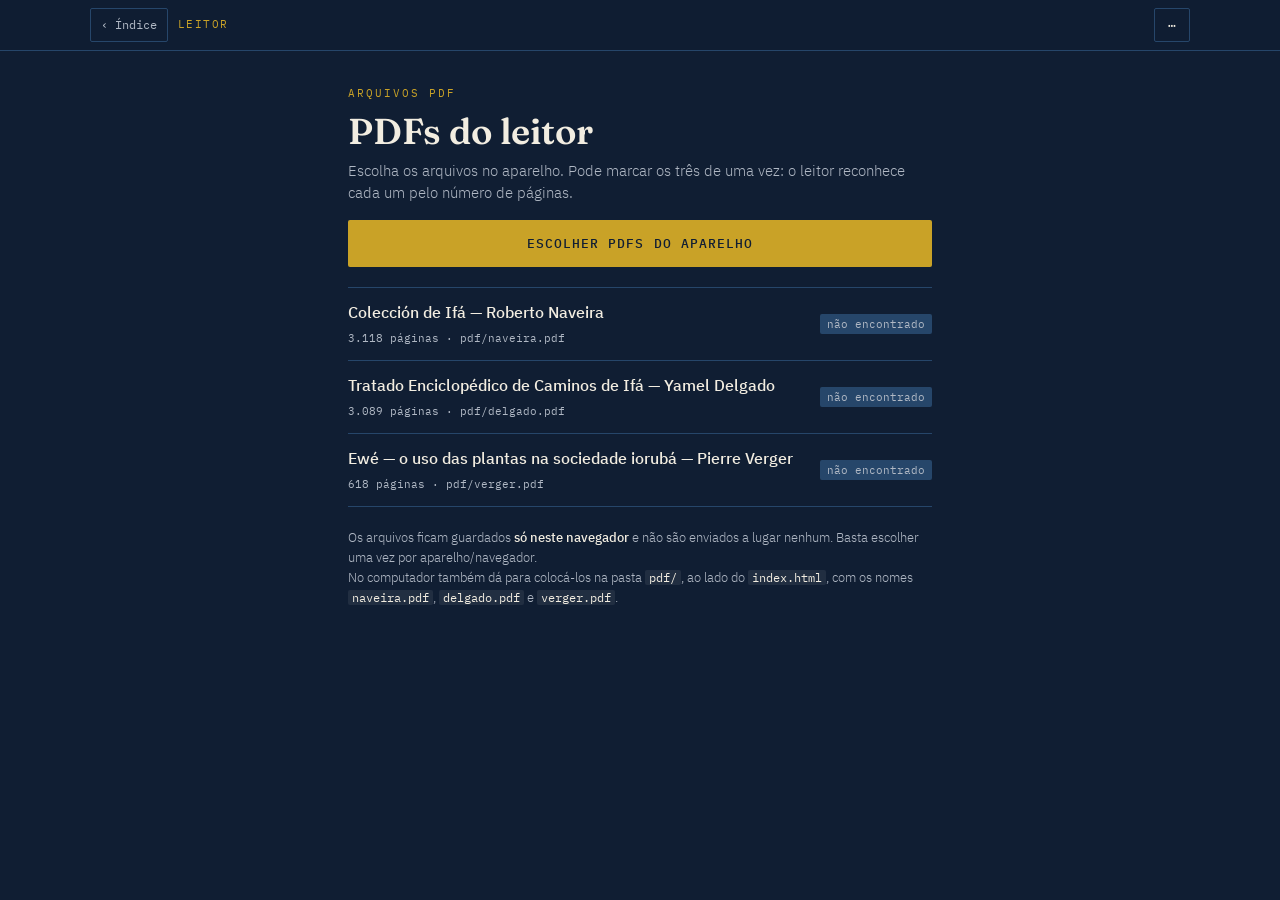
==== leitor.html @ 92adec4e "Site do índice de Ifá com links diretos para as páginas dos PDFs - index.html: o índice original (to" ====
<!DOCTYPE html>
<html lang="pt-BR">
<head>
<meta charset="utf-8">
<meta name="viewport" content="width=device-width, initial-scale=1">
<meta name="theme-color" content="#101E33">
<meta name="robots" content="noindex, nofollow">
<title>Leitor — Índice de Ifá</title>
<link rel="icon" href="assets/icone.svg" type="image/svg+xml">
<link rel="stylesheet" href="assets/fonts.css">
<link rel="stylesheet" href="assets/leitor.css">
</head>
<body>

<header class="bar" id="bar">
  <div class="row">
    <a class="btn back" href="index.html" title="Voltar ao índice">‹ Índice</a>
    <div class="ctx">
      <span class="doc" id="docname">Leitor</span>
      <span class="ttl" id="ctx"></span>
    </div>
    <button class="btn" id="menubtn" aria-expanded="false" aria-controls="menu" title="Mais opções">⋯</button>
  </div>
  <div class="row ctrls" id="ctrls" hidden>
    <div class="grp">
      <button class="btn" id="prev" aria-label="Página anterior">‹</button>
      <label class="pgbox"><span class="sr">Página</span><input id="pgin" type="text" inputmode="numeric" pattern="[0-9]*" autocomplete="off" aria-label="Ir para a página"><span id="pgtot">/ —</span></label>
      <button class="btn" id="next" aria-label="Próxima página">›</button>
    </div>
    <button class="btn ghost" id="backtgt" title="Voltar à página do link" hidden>↺ p. <span id="tgtp"></span></button>
    <div class="grp">
      <button class="btn" id="zout" aria-label="Diminuir">−</button>
      <span class="zl" id="zl">100%</span>
      <button class="btn" id="zin" aria-label="Aumentar">+</button>
    </div>
  </div>
  <nav class="menu" id="menu" hidden>
    <a class="mi" id="native" href="#" target="_blank">Abrir esta página no visualizador do navegador ↗</a>
    <button class="mi" id="files">Arquivos PDF…</button>
    <div class="mi docsw">Ir para:
      <button class="chipd" data-go="N">Naveira</button>
      <button class="chipd" data-go="D">Delgado</button>
      <button class="chipd" data-go="V">Verger</button>
    </div>
  </nav>
  <div class="prog" id="prog" hidden><i id="progbar"></i></div>
</header>

<main id="pages" class="pages"></main>

<section class="setup" id="setup" hidden>
  <div class="eyebrow" id="setupeyebrow">Arquivos PDF</div>
  <h1 id="setuptitle">O leitor precisa dos PDFs</h1>
  <p id="setupmsg">Escolha os arquivos no aparelho. Pode marcar os três de uma vez: o leitor reconhece cada um pelo número de páginas.</p>
  <button class="big" id="pick">Escolher PDFs do aparelho</button>
  <input type="file" id="file" accept="application/pdf,.pdf" multiple hidden>
  <ul class="dl" id="doclist"></ul>
  <p class="fine">Os arquivos ficam guardados <b>só neste navegador</b> e não são enviados a lugar nenhum. Basta escolher uma vez por aparelho/navegador.<br>
  No computador também dá para colocá-los na pasta <code>pdf/</code>, ao lado do <code>index.html</code>, com os nomes <code>naveira.pdf</code>, <code>delgado.pdf</code> e <code>verger.pdf</code>.</p>
  <button class="btn ghost" id="closesetup" hidden>Voltar à página</button>
</section>

<div class="toast" id="toast" role="status" aria-live="polite"></div>

<script src="vendor/pdfjs/pdf.min.js"></script>
<script src="assets/leitor.js"></script>
</body>
</html>
---- assets/fonts.css ----
/* Fontes locais (SIL Open Font License 1.1): IBM Plex Sans, IBM Plex Mono, Fraunces — via @fontsource */
/* ibm-plex-sans-vietnamese-300-normal */
@font-face {
  font-family: 'IBM Plex Sans';
  font-style: normal;
  font-display: swap;
  font-weight: 300;
  src: url(fonts/ibm-plex-sans-vietnamese-300-normal.woff2) format('woff2');
  unicode-range: U+0102-0103,U+0110-0111,U+0128-0129,U+0168-0169,U+01A0-01A1,U+01AF-01B0,U+0300-0301,U+0303-0304,U+0308-0309,U+0323,U+0329,U+1EA0-1EF9,U+20AB;
}
/* ibm-plex-sans-latin-ext-300-normal */
@font-face {
  font-family: 'IBM Plex Sans';
  font-style: normal;
  font-display: swap;
  font-weight: 300;
  src: url(fonts/ibm-plex-sans-latin-ext-300-normal.woff2) format('woff2');
  unicode-range: U+0100-02BA,U+02BD-02C5,U+02C7-02CC,U+02CE-02D7,U+02DD-02FF,U+0304,U+0308,U+0329,U+1D00-1DBF,U+1E00-1E9F,U+1EF2-1EFF,U+2020,U+20A0-20AB,U+20AD-20C0,U+2113,U+2C60-2C7F,U+A720-A7FF;
}
/* ibm-plex-sans-latin-300-normal */
@font-face {
  font-family: 'IBM Plex Sans';
  font-style: normal;
  font-display: swap;
  font-weight: 300;
  src: url(fonts/ibm-plex-sans-latin-300-normal.woff2) format('woff2');
  unicode-range: U+0000-00FF,U+0131,U+0152-0153,U+02BB-02BC,U+02C6,U+02DA,U+02DC,U+0304,U+0308,U+0329,U+2000-206F,U+20AC,U+2122,U+2191,U+2193,U+2212,U+2215,U+FEFF,U+FFFD;
}
/* ibm-plex-sans-vietnamese-400-normal */
@font-face {
  font-family: 'IBM Plex Sans';
  font-style: normal;
  font-display: swap;
  font-weight: 400;
  src: url(fonts/ibm-plex-sans-vietnamese-400-normal.woff2) format('woff2');
  unicode-range: U+0102-0103,U+0110-0111,U+0128-0129,U+0168-0169,U+01A0-01A1,U+01AF-01B0,U+0300-0301,U+0303-0304,U+0308-0309,U+0323,U+0329,U+1EA0-1EF9,U+20AB;
}
/* ibm-plex-sans-latin-ext-400-normal */
@font-face {
  font-family: 'IBM Plex Sans';
  font-style: normal;
  font-display: swap;
  font-weight: 400;
  src: url(fonts/ibm-plex-sans-latin-ext-400-normal.woff2) format('woff2');
  unicode-range: U+0100-02BA,U+02BD-02C5,U+02C7-02CC,U+02CE-02D7,U+02DD-02FF,U+0304,U+0308,U+0329,U+1D00-1DBF,U+1E00-1E9F,U+1EF2-1EFF,U+2020,U+20A0-20AB,U+20AD-20C0,U+2113,U+2C60-2C7F,U+A720-A7FF;
}
/* ibm-plex-sans-latin-400-normal */
@font-face {
  font-family: 'IBM Plex Sans';
  font-style: normal;
  font-display: swap;
  font-weight: 400;
  src: url(fonts/ibm-plex-sans-latin-400-normal.woff2) format('woff2');
  unicode-range: U+0000-00FF,U+0131,U+0152-0153,U+02BB-02BC,U+02C6,U+02DA,U+02DC,U+0304,U+0308,U+0329,U+2000-206F,U+20AC,U+2122,U+2191,U+2193,U+2212,U+2215,U+FEFF,U+FFFD;
}
/* ibm-plex-sans-vietnamese-500-normal */
@font-face {
  font-family: 'IBM Plex Sans';
  font-style: normal;
  font-display: swap;
  font-weight: 500;
  src: url(fonts/ibm-plex-sans-vietnamese-500-normal.woff2) format('woff2');
  unicode-range: U+0102-0103,U+0110-0111,U+0128-0129,U+0168-0169,U+01A0-01A1,U+01AF-01B0,U+0300-0301,U+0303-0304,U+0308-0309,U+0323,U+0329,U+1EA0-1EF9,U+20AB;
}
/* ibm-plex-sans-latin-ext-500-normal */
@font-face {
  font-family: 'IBM Plex Sans';
  font-style: normal;
  font-display: swap;
  font-weight: 500;
  src: url(fonts/ibm-plex-sans-latin-ext-500-normal.woff2) format('woff2');
  unicode-range: U+0100-02BA,U+02BD-02C5,U+02C7-02CC,U+02CE-02D7,U+02DD-02FF,U+0304,U+0308,U+0329,U+1D00-1DBF,U+1E00-1E9F,U+1EF2-1EFF,U+2020,U+20A0-20AB,U+20AD-20C0,U+2113,U+2C60-2C7F,U+A720-A7FF;
}
/* ibm-plex-sans-latin-500-normal */
@font-face {
  font-family: 'IBM Plex Sans';
  font-style: normal;
  font-display: swap;
  font-weight: 500;
  src: url(fonts/ibm-plex-sans-latin-500-normal.woff2) format('woff2');
  unicode-range: U+0000-00FF,U+0131,U+0152-0153,U+02BB-02BC,U+02C6,U+02DA,U+02DC,U+0304,U+0308,U+0329,U+2000-206F,U+20AC,U+2122,U+2191,U+2193,U+2212,U+2215,U+FEFF,U+FFFD;
}
/* ibm-plex-mono-vietnamese-400-normal */
@font-face {
  font-family: 'IBM Plex Mono';
  font-style: normal;
  font-display: swap;
  font-weight: 400;
  src: url(fonts/ibm-plex-mono-vietnamese-400-normal.woff2) format('woff2');
  unicode-range: U+0102-0103,U+0110-0111,U+0128-0129,U+0168-0169,U+01A0-01A1,U+01AF-01B0,U+0300-0301,U+0303-0304,U+0308-0309,U+0323,U+0329,U+1EA0-1EF9,U+20AB;
}
/* ibm-plex-mono-latin-ext-400-normal */
@font-face {
  font-family: 'IBM Plex Mono';
  font-style: normal;
  font-display: swap;
  font-weight: 400;
  src: url(fonts/ibm-plex-mono-latin-ext-400-normal.woff2) format('woff2');
  unicode-range: U+0100-02BA,U+02BD-02C5,U+02C7-02CC,U+02CE-02D7,U+02DD-02FF,U+0304,U+0308,U+0329,U+1D00-1DBF,U+1E00-1E9F,U+1EF2-1EFF,U+2020,U+20A0-20AB,U+20AD-20C0,U+2113,U+2C60-2C7F,U+A720-A7FF;
}
/* ibm-plex-mono-latin-400-normal */
@font-face {
  font-family: 'IBM Plex Mono';
  font-style: normal;
  font-display: swap;
  font-weight: 400;
  src: url(fonts/ibm-plex-mono-latin-400-normal.woff2) format('woff2');
  unicode-range: U+0000-00FF,U+0131,U+0152-0153,U+02BB-02BC,U+02C6,U+02DA,U+02DC,U+0304,U+0308,U+0329,U+2000-206F,U+20AC,U+2122,U+2191,U+2193,U+2212,U+2215,U+FEFF,U+FFFD;
}
/* ibm-plex-mono-vietnamese-500-normal */
@font-face {
  font-family: 'IBM Plex Mono';
  font-style: normal;
  font-display: swap;
  font-weight: 500;
  src: url(fonts/ibm-plex-mono-vietnamese-500-normal.woff2) format('woff2');
  unicode-range: U+0102-0103,U+0110-0111,U+0128-0129,U+0168-0169,U+01A0-01A1,U+01AF-01B0,U+0300-0301,U+0303-0304,U+0308-0309,U+0323,U+0329,U+1EA0-1EF9,U+20AB;
}
/* ibm-plex-mono-latin-ext-500-normal */
@font-face {
  font-family: 'IBM Plex Mono';
  font-style: normal;
  font-display: swap;
  font-weight: 500;
  src: url(fonts/ibm-plex-mono-latin-ext-500-normal.woff2) format('woff2');
  unicode-range: U+0100-02BA,U+02BD-02C5,U+02C7-02CC,U+02CE-02D7,U+02DD-02FF,U+0304,U+0308,U+0329,U+1D00-1DBF,U+1E00-1E9F,U+1EF2-1EFF,U+2020,U+20A0-20AB,U+20AD-20C0,U+2113,U+2C60-2C7F,U+A720-A7FF;
}
/* ibm-plex-mono-latin-500-normal */
@font-face {
  font-family: 'IBM Plex Mono';
  font-style: normal;
  font-display: swap;
  font-weight: 500;
  src: url(fonts/ibm-plex-mono-latin-500-normal.woff2) format('woff2');
  unicode-range: U+0000-00FF,U+0131,U+0152-0153,U+02BB-02BC,U+02C6,U+02DA,U+02DC,U+0304,U+0308,U+0329,U+2000-206F,U+20AC,U+2122,U+2191,U+2193,U+2212,U+2215,U+FEFF,U+FFFD;
}
/* fraunces-vietnamese-400-normal */
@font-face {
  font-family: 'Fraunces';
  font-style: normal;
  font-display: swap;
  font-weight: 400;
  src: url(fonts/fraunces-vietnamese-400-normal.woff2) format('woff2');
  unicode-range: U+0102-0103,U+0110-0111,U+0128-0129,U+0168-0169,U+01A0-01A1,U+01AF-01B0,U+0300-0301,U+0303-0304,U+0308-0309,U+0323,U+0329,U+1EA0-1EF9,U+20AB;
}
/* fraunces-latin-ext-400-normal */
@font-face {
  font-family: 'Fraunces';
  font-style: normal;
  font-display: swap;
  font-weight: 400;
  src: url(fonts/fraunces-latin-ext-400-normal.woff2) format('woff2');
  unicode-range: U+0100-02BA,U+02BD-02C5,U+02C7-02CC,U+02CE-02D7,U+02DD-02FF,U+0304,U+0308,U+0329,U+1D00-1DBF,U+1E00-1E9F,U+1EF2-1EFF,U+2020,U+20A0-20AB,U+20AD-20C0,U+2113,U+2C60-2C7F,U+A720-A7FF;
}
/* fraunces-latin-400-normal */
@font-face {
  font-family: 'Fraunces';
  font-style: normal;
  font-display: swap;
  font-weight: 400;
  src: url(fonts/fraunces-latin-400-normal.woff2) format('woff2');
  unicode-range: U+0000-00FF,U+0131,U+0152-0153,U+02BB-02BC,U+02C6,U+02DA,U+02DC,U+0304,U+0308,U+0329,U+2000-206F,U+20AC,U+2122,U+2191,U+2193,U+2212,U+2215,U+FEFF,U+FFFD;
}
/* fraunces-vietnamese-600-normal */
@font-face {
  font-family: 'Fraunces';
  font-style: normal;
  font-display: swap;
  font-weight: 600;
  src: url(fonts/fraunces-vietnamese-600-normal.woff2) format('woff2');
  unicode-range: U+0102-0103,U+0110-0111,U+0128-0129,U+0168-0169,U+01A0-01A1,U+01AF-01B0,U+0300-0301,U+0303-0304,U+0308-0309,U+0323,U+0329,U+1EA0-1EF9,U+20AB;
}
/* fraunces-latin-ext-600-normal */
@font-face {
  font-family: 'Fraunces';
  font-style: normal;
  font-display: swap;
  font-weight: 600;
  src: url(fonts/fraunces-latin-ext-600-normal.woff2) format('woff2');
  unicode-range: U+0100-02BA,U+02BD-02C5,U+02C7-02CC,U+02CE-02D7,U+02DD-02FF,U+0304,U+0308,U+0329,U+1D00-1DBF,U+1E00-1E9F,U+1EF2-1EFF,U+2020,U+20A0-20AB,U+20AD-20C0,U+2113,U+2C60-2C7F,U+A720-A7FF;
}
/* fraunces-latin-600-normal */
@font-face {
  font-family: 'Fraunces';
  font-style: normal;
  font-display: swap;
  font-weight: 600;
  src: url(fonts/fraunces-latin-600-normal.woff2) format('woff2');
  unicode-range: U+0000-00FF,U+0131,U+0152-0153,U+02BB-02BC,U+02C6,U+02DA,U+02DC,U+0304,U+0308,U+0329,U+2000-206F,U+20AC,U+2122,U+2191,U+2193,U+2212,U+2215,U+FEFF,U+FFFD;
}
/* fraunces-vietnamese-600-italic */
@font-face {
  font-family: 'Fraunces';
  font-style: italic;
  font-display: swap;
  font-weight: 600;
  src: url(fonts/fraunces-vietnamese-600-italic.woff2) format('woff2');
  unicode-range: U+0102-0103,U+0110-0111,U+0128-0129,U+0168-0169,U+01A0-01A1,U+01AF-01B0,U+0300-0301,U+0303-0304,U+0308-0309,U+0323,U+0329,U+1EA0-1EF9,U+20AB;
}
/* fraunces-latin-ext-600-italic */
@font-face {
  font-family: 'Fraunces';
  font-style: italic;
  font-display: swap;
  font-weight: 600;
  src: url(fonts/fraunces-latin-ext-600-italic.woff2) format('woff2');
  unicode-range: U+0100-02BA,U+02BD-02C5,U+02C7-02CC,U+02CE-02D7,U+02DD-02FF,U+0304,U+0308,U+0329,U+1D00-1DBF,U+1E00-1E9F,U+1EF2-1EFF,U+2020,U+20A0-20AB,U+20AD-20C0,U+2113,U+2C60-2C7F,U+A720-A7FF;
}
/* fraunces-latin-600-italic */
@font-face {
  font-family: 'Fraunces';
  font-style: italic;
  font-display: swap;
  font-weight: 600;
  src: url(fonts/fraunces-latin-600-italic.woff2) format('woff2');
  unicode-range: U+0000-00FF,U+0131,U+0152-0153,U+02BB-02BC,U+02C6,U+02DA,U+02DC,U+0304,U+0308,U+0329,U+2000-206F,U+20AC,U+2122,U+2191,U+2193,U+2212,U+2215,U+FEFF,U+FFFD;
}
---- assets/leitor.css ----
:root{
  --anil-900:#101E33; --anil-850:#152840; --anil-800:#1B3350; --anil-700:#26466A;
  --efun:#F2EDE1; --efun-dim:#B0B8C4; --iyerosun:#C9A227;
  --sans:"IBM Plex Sans",system-ui,sans-serif;
  --mono:"IBM Plex Mono",ui-monospace,monospace;
  --disp:"Fraunces",Georgia,serif;
  --ph:1100px; --pw:780px; --gap:30px;
}
*{box-sizing:border-box}
html{-webkit-text-size-adjust:100%}
body{margin:0;background:var(--anil-900);color:var(--efun);font-family:var(--sans);font-weight:300;line-height:1.5}
[hidden]{display:none!important}
.sr{position:absolute;width:1px;height:1px;overflow:hidden;clip:rect(0 0 0 0)}
code{font-family:var(--mono);font-size:.92em;color:var(--efun);background:rgba(255,255,255,.07);padding:0 4px;border-radius:2px}

/* barra */
.bar{position:sticky;top:0;z-index:20;background:rgba(16,30,51,.95);backdrop-filter:blur(8px);-webkit-backdrop-filter:blur(8px);
  border-bottom:1px solid var(--anil-700);padding:8px 12px}
.row{display:flex;align-items:center;gap:10px;max-width:1100px;margin:0 auto}
.row + .row{margin-top:8px}
.ctx{flex:1;min-width:0;display:flex;flex-direction:column;line-height:1.25}
.ctx .doc{font-family:var(--mono);font-size:10.5px;letter-spacing:.14em;text-transform:uppercase;color:var(--iyerosun);white-space:nowrap;overflow:hidden;text-overflow:ellipsis}
.ctx .ttl{font-family:var(--disp);font-weight:600;font-size:15px;color:var(--efun);white-space:nowrap;overflow:hidden;text-overflow:ellipsis}
.btn{background:none;border:1px solid var(--anil-700);color:var(--efun);font-family:var(--mono);font-size:13px;
  min-width:36px;height:34px;padding:0 10px;border-radius:2px;cursor:pointer;text-decoration:none;
  display:inline-flex;align-items:center;justify-content:center;gap:4px;white-space:nowrap}
.btn:hover,.btn:focus-visible{border-color:var(--efun);outline:none}
.btn:disabled{opacity:.35;cursor:default}
.btn.back{font-size:12px;color:var(--efun-dim)}
.btn.ghost{color:var(--iyerosun);border-color:rgba(201,162,39,.5);font-size:12px}
.ctrls{justify-content:space-between;flex-wrap:wrap}
.grp{display:flex;align-items:center;gap:6px}
.pgbox{display:flex;align-items:center;gap:6px;font-family:var(--mono);font-size:12.5px;color:var(--efun-dim)}
.pgbox input{width:4.6em;height:34px;background:var(--anil-850);border:1px solid var(--anil-700);color:var(--efun);
  font-family:var(--mono);font-size:14px;text-align:center;border-radius:2px;padding:0 4px}
.pgbox input:focus{outline:none;border-color:var(--iyerosun)}
.zl{font-family:var(--mono);font-size:11.5px;color:var(--efun-dim);min-width:3.4em;text-align:center}

.menu{max-width:1100px;margin:8px auto 0;display:flex;flex-direction:column;gap:2px;border-top:1px solid var(--anil-700);padding-top:8px}
.mi{background:none;border:0;color:var(--efun);font-family:var(--sans);font-size:14px;text-align:left;padding:9px 4px;cursor:pointer;text-decoration:none}
.mi:hover{color:var(--iyerosun)}
.docsw{display:flex;align-items:center;gap:6px;flex-wrap:wrap;color:var(--efun-dim);cursor:default}
.docsw:hover{color:var(--efun-dim)}
.chipd{background:none;border:1px solid var(--anil-700);color:var(--efun);font-family:var(--mono);font-size:11px;padding:5px 10px;border-radius:2px;cursor:pointer}
.chipd:hover{border-color:var(--efun)}

.prog{height:2px;background:var(--anil-800);margin:8px -12px -8px;overflow:hidden}
.prog i{display:block;height:100%;width:0;background:var(--iyerosun);transition:width .2s}

/* páginas */
.pages{padding:18px 12px 60vh}
/* bloco + margin auto: com zoom maior que a tela a página transborda para a direita e continua rolável */
.page{position:relative;width:var(--pw);height:var(--ph);margin:0 auto var(--gap);background:#fff;
  box-shadow:0 1px 0 rgba(0,0,0,.25),0 8px 28px rgba(0,0,0,.35)}
.page::after{content:attr(data-n);position:absolute;left:0;right:0;bottom:calc(-1 * var(--gap) + 7px);text-align:center;
  font-family:var(--mono);font-size:10.5px;color:var(--efun-dim)}
.page .clip{position:absolute;inset:0;overflow:hidden;background:#fff}
.page canvas{display:block}
.page.tgt{box-shadow:0 0 0 2px var(--iyerosun),0 8px 28px rgba(0,0,0,.35)}
.page .spin{position:absolute;top:50%;left:50%;width:22px;height:22px;margin:-11px;border:2px solid #d9d4c6;border-top-color:var(--iyerosun);
  border-radius:50%;animation:sp 1s linear infinite}
@keyframes sp{to{transform:rotate(360deg)}}
.hl{position:absolute;background:rgba(201,162,39,.32);mix-blend-mode:multiply;border-radius:2px;pointer-events:none;
  box-shadow:0 0 0 2px rgba(201,162,39,.85);animation:pulse 1.1s ease-in-out 3}
@keyframes pulse{50%{background:rgba(201,162,39,.62)}}

/* configuração de arquivos */
.setup{max-width:620px;margin:0 auto;padding:34px 18px 60px}
.eyebrow{font-family:var(--mono);font-size:11px;letter-spacing:.18em;text-transform:uppercase;color:var(--iyerosun)}
.setup h1{font-family:var(--disp);font-weight:600;font-size:clamp(26px,6vw,36px);line-height:1.08;margin:10px 0 10px}
.setup p{color:var(--efun-dim);font-size:14.5px;margin:0 0 16px}
.setup p b{color:var(--efun);font-weight:500}
.big{width:100%;background:var(--iyerosun);color:var(--anil-900);border:0;border-radius:2px;font-family:var(--mono);
  font-size:13px;font-weight:500;letter-spacing:.08em;text-transform:uppercase;padding:15px;cursor:pointer}
.big:hover{filter:brightness(1.08)}
.dl{list-style:none;margin:20px 0;padding:0;border-top:1px solid var(--anil-700)}
.dl li{border-bottom:1px solid var(--anil-700);padding:12px 0;display:flex;gap:10px;align-items:center;flex-wrap:wrap}
.dl .nm{flex:1 1 220px;min-width:0}
.dl .nm b{display:block;font-weight:500;color:var(--efun)}
.dl .nm span{font-family:var(--mono);font-size:11px;color:var(--efun-dim)}
.dl .st{font-family:var(--mono);font-size:11px;padding:2px 7px;border-radius:2px;white-space:nowrap}
.st.ok{background:#2E8B57;color:var(--anil-900)}
.st.web{background:#3E6B8A;color:var(--efun)}
.st.no{background:var(--anil-700);color:var(--efun-dim)}
.st.warn{background:#B4442C;color:var(--efun)}
.dl .x{font-size:11px;height:28px}
.fine{font-size:12.5px!important;line-height:1.6}

.toast{position:fixed;left:50%;bottom:18px;transform:translateX(-50%) translateY(20px);opacity:0;pointer-events:none;
  background:var(--efun);color:var(--anil-900);font-size:13px;padding:9px 14px;border-radius:2px;max-width:calc(100% - 32px);
  transition:all .2s;z-index:40;box-shadow:0 6px 20px rgba(0,0,0,.35)}
.toast.on{opacity:1;transform:translateX(-50%)}

@media(max-width:560px){
  .bar{padding:7px 10px}
  .pages{padding:12px 6px 60vh}
  .btn{height:36px}
}
@media(prefers-reduced-motion:reduce){*{transition:none!important;animation:none!important}}
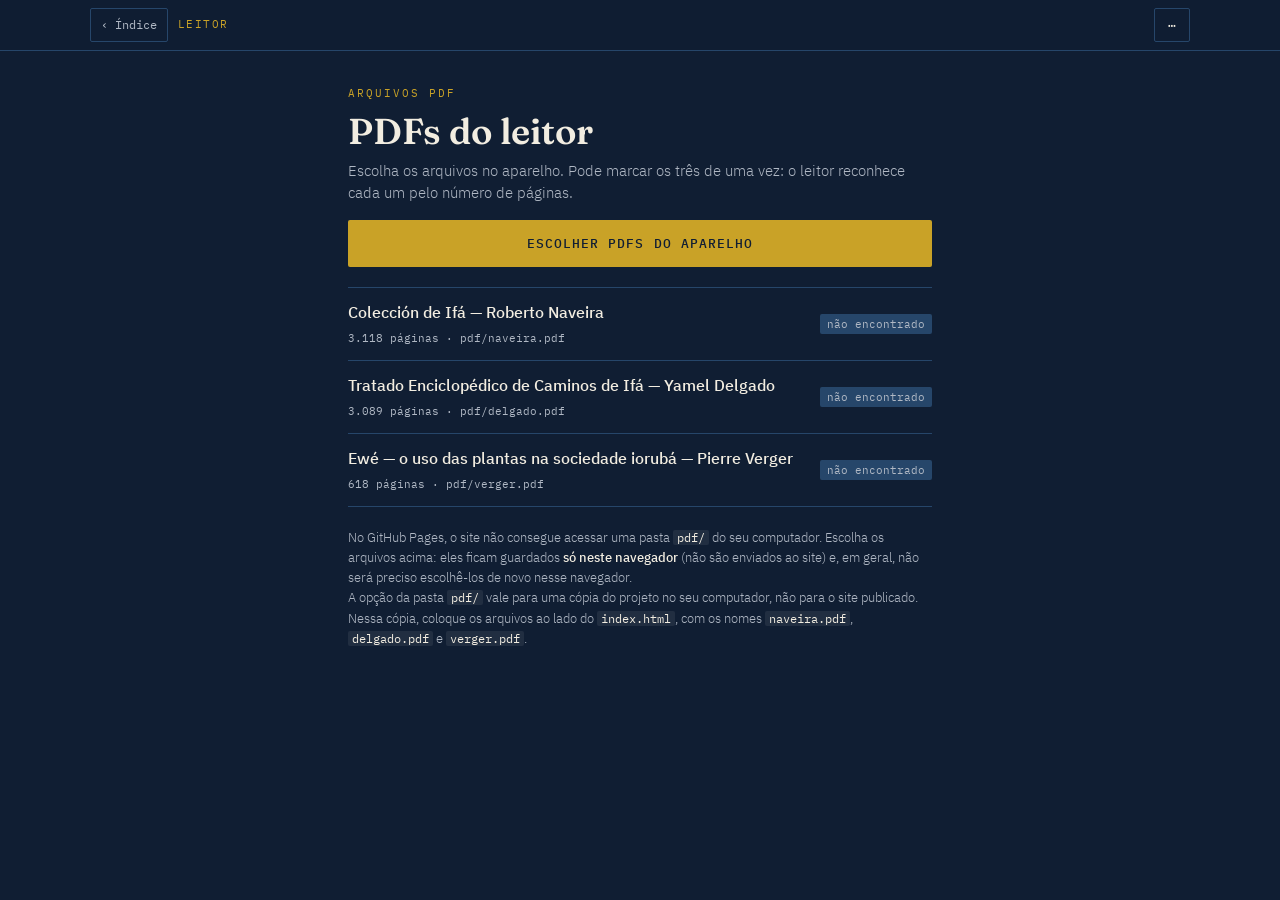
==== commit ae7534f8: "Clarify PDF availability on GitHub Pages Co-authored-by: romulosantiagodelimagarcia <37180749+romulo" ====
--- a/leitor.html
+++ b/leitor.html
@@ -55,8 +55,8 @@
   <button class="big" id="pick">Escolher PDFs do aparelho</button>
   <input type="file" id="file" accept="application/pdf,.pdf" multiple hidden>
   <ul class="dl" id="doclist"></ul>
-  <p class="fine">Os arquivos ficam guardados <b>só neste navegador</b> e não são enviados a lugar nenhum. Basta escolher uma vez por aparelho/navegador.<br>
-  No computador também dá para colocá-los na pasta <code>pdf/</code>, ao lado do <code>index.html</code>, com os nomes <code>naveira.pdf</code>, <code>delgado.pdf</code> e <code>verger.pdf</code>.</p>
+  <p class="fine">No GitHub Pages, o site não consegue acessar uma pasta <code>pdf/</code> do seu computador. Escolha os arquivos acima: eles ficam guardados <b>só neste navegador</b> (não são enviados ao site) e, em geral, não será preciso escolhê-los de novo nesse navegador.<br>
+  A opção da pasta <code>pdf/</code> vale para uma cópia do projeto no seu computador, não para o site publicado. Nessa cópia, coloque os arquivos ao lado do <code>index.html</code>, com os nomes <code>naveira.pdf</code>, <code>delgado.pdf</code> e <code>verger.pdf</code>.</p>
   <button class="btn ghost" id="closesetup" hidden>Voltar à página</button>
 </section>
 
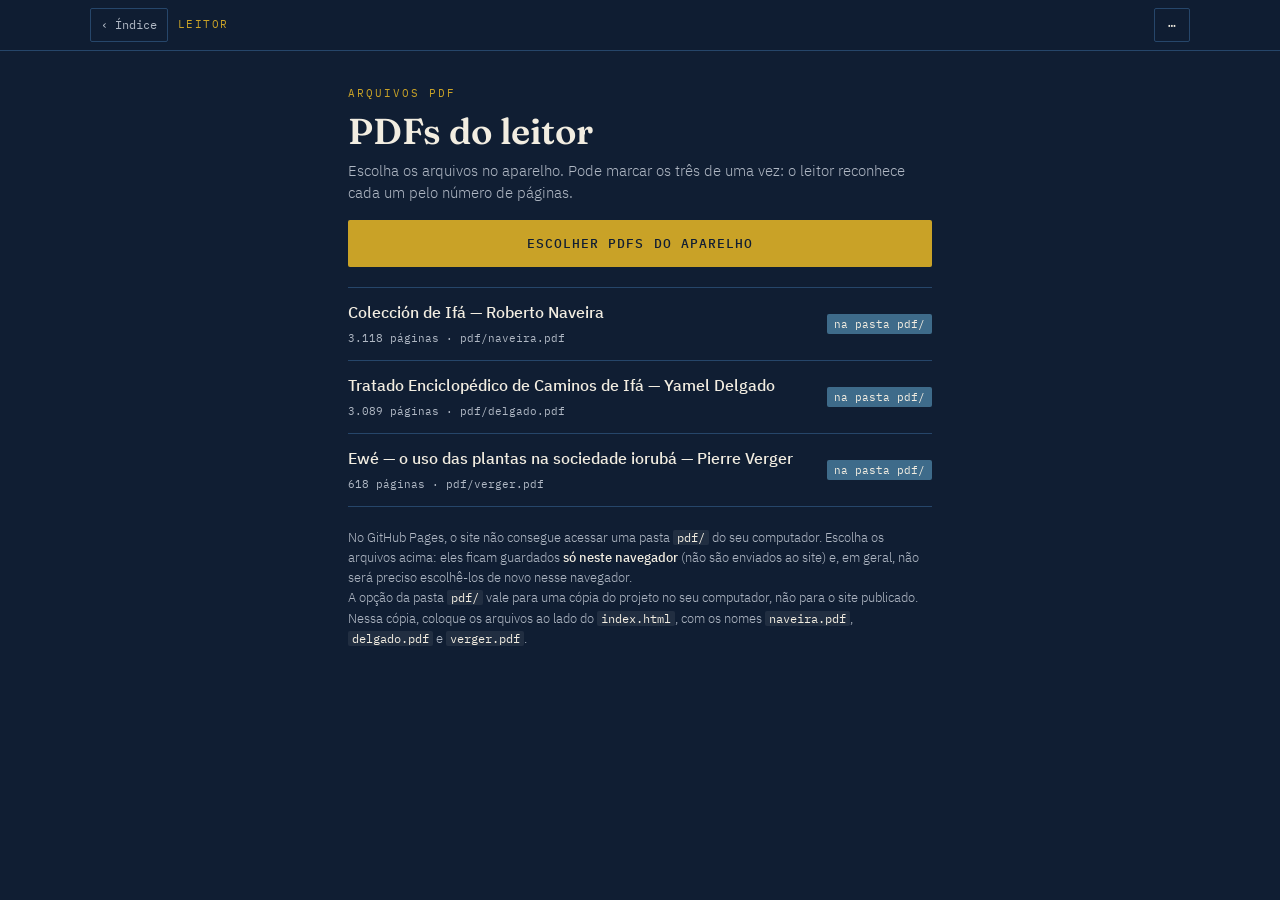
==== commit 3977e3db: "Show page transcription in PDF reader Co-authored-by: romulosantiagodelimagarcia <37180749+romulosan" ====
--- a/leitor.html
+++ b/leitor.html
@@ -29,6 +29,7 @@
     </div>
     <button class="btn ghost" id="backtgt" title="Voltar à página do link" hidden>↺ p. <span id="tgtp"></span></button>
     <div class="grp">
+      <button class="btn ghost" id="transcript-toggle" aria-expanded="false" aria-controls="transcript-panel">Texto</button>
       <button class="btn" id="zout" aria-label="Diminuir">−</button>
       <span class="zl" id="zl">100%</span>
       <button class="btn" id="zin" aria-label="Aumentar">+</button>
@@ -48,6 +49,14 @@
 
 <main id="pages" class="pages"></main>
 
+<aside class="transcript-panel" id="transcript-panel" aria-label="Transcrição da página" hidden>
+  <header>
+    <h2 id="transcript-heading"></h2>
+    <button class="btn" id="transcript-close" aria-label="Fechar transcrição">×</button>
+  </header>
+  <pre id="transcript-text" aria-live="polite"></pre>
+</aside>
+
 <section class="setup" id="setup" hidden>
   <div class="eyebrow" id="setupeyebrow">Arquivos PDF</div>
   <h1 id="setuptitle">O leitor precisa dos PDFs</h1>
--- a/assets/leitor.css
+++ b/assets/leitor.css
@@ -64,6 +64,13 @@
   box-shadow:0 0 0 2px rgba(201,162,39,.85);animation:pulse 1.1s ease-in-out 3}
 @keyframes pulse{50%{background:rgba(201,162,39,.62)}}
 
+.transcript-panel{position:fixed;z-index:19;right:max(12px,calc((100vw - 900px)/2));bottom:12px;left:max(12px,calc((100vw - 900px)/2));
+  max-height:min(45vh,420px);overflow:auto;padding:14px 18px;background:var(--anil-850);border:1px solid var(--anil-700);
+  box-shadow:0 8px 28px rgba(0,0,0,.45)}
+.transcript-panel header{display:flex;align-items:center;justify-content:space-between;gap:12px;border-bottom:1px solid var(--anil-700);padding-bottom:8px}
+.transcript-panel h2{margin:0;font-family:var(--disp);font-size:18px;font-weight:600}
+.transcript-panel pre{margin:10px 0 0;white-space:pre-wrap;overflow-wrap:anywhere;font:14px/1.65 var(--sans);color:var(--efun)}
+
 /* configuração de arquivos */
 .setup{max-width:620px;margin:0 auto;padding:34px 18px 60px}
 .eyebrow{font-family:var(--mono);font-size:11px;letter-spacing:.18em;text-transform:uppercase;color:var(--iyerosun)}
@@ -95,5 +102,6 @@
   .bar{padding:7px 10px}
   .pages{padding:12px 6px 60vh}
   .btn{height:36px}
+  .transcript-panel{right:8px;bottom:8px;left:8px;max-height:50vh;padding:12px}
 }
 @media(prefers-reduced-motion:reduce){*{transition:none!important;animation:none!important}}
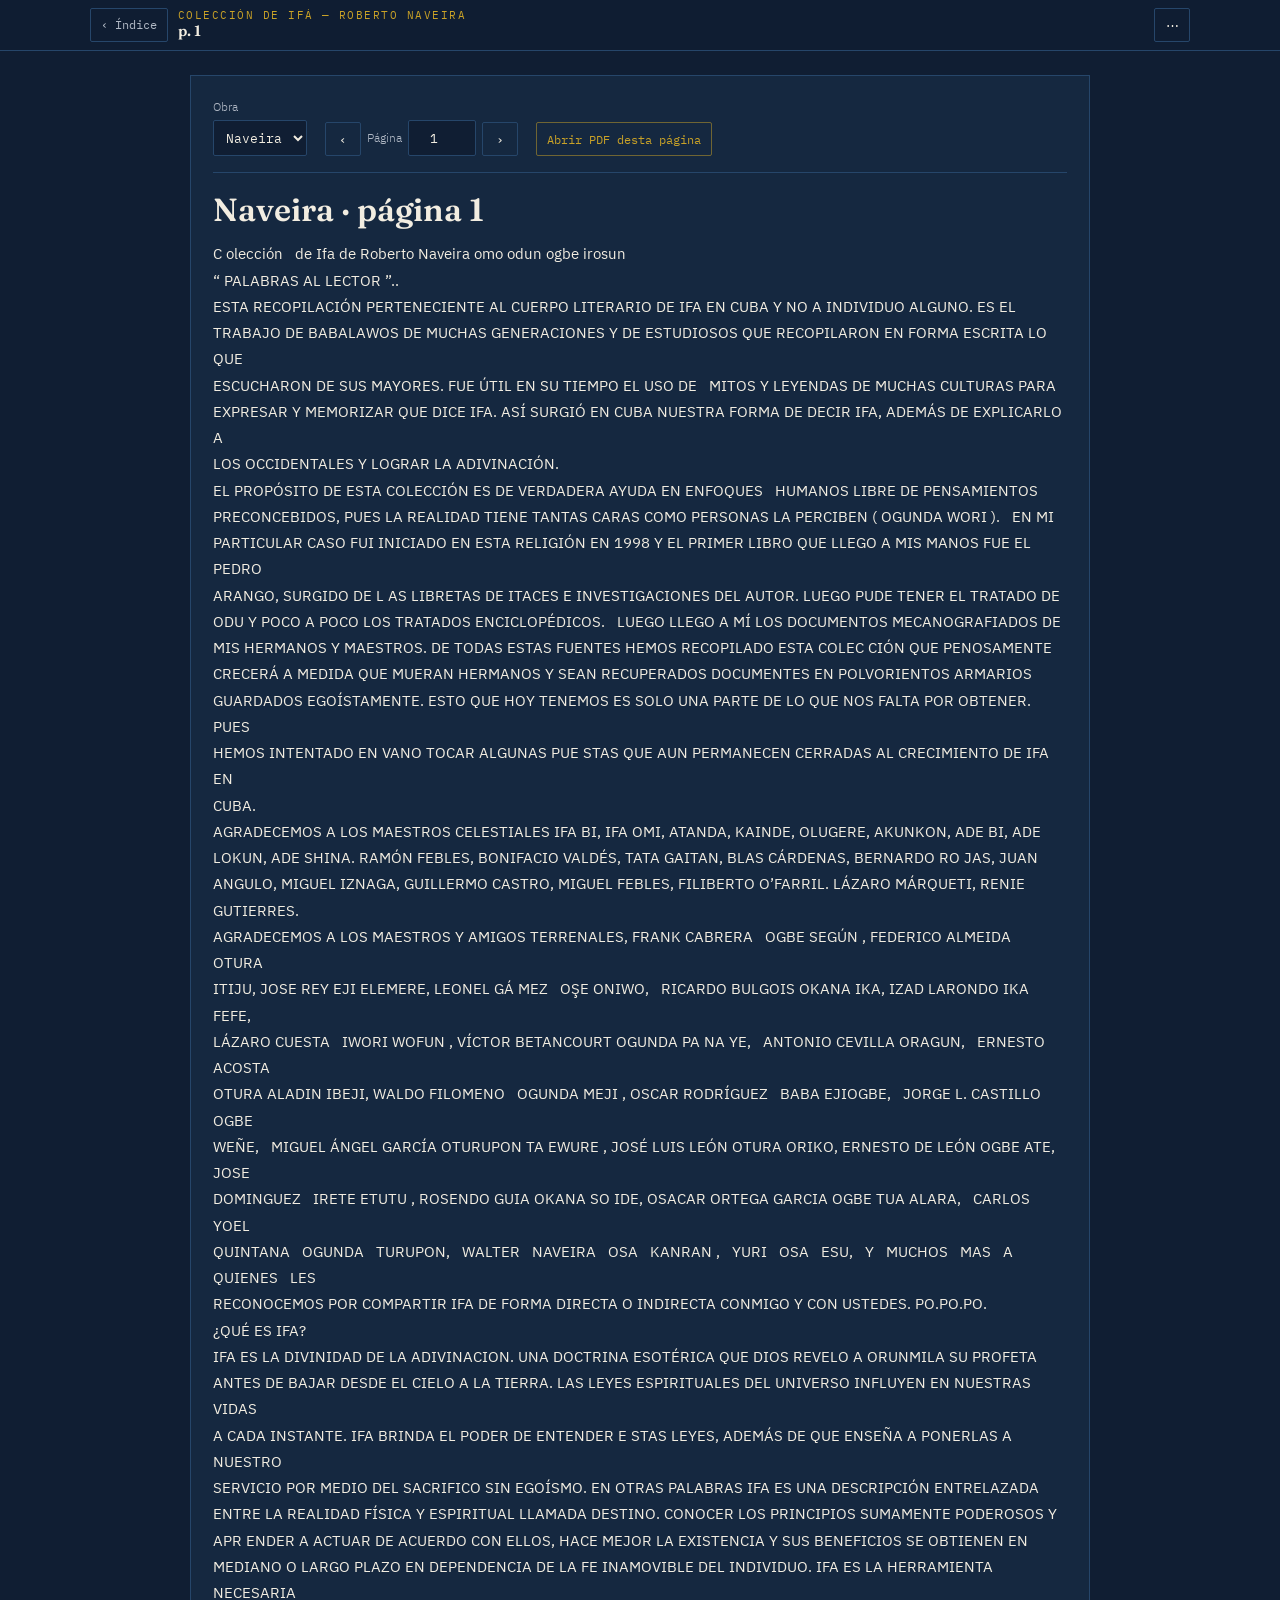
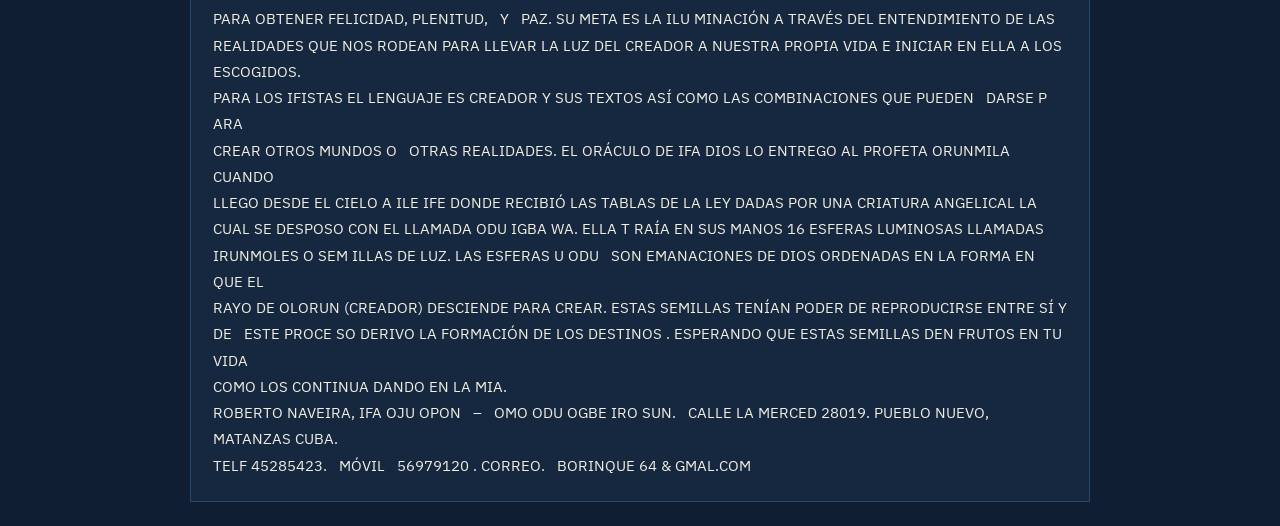
==== commit 9d9031e0: "Show transcript before optional PDF Co-authored-by: romulosantiagodelimagarcia <37180749+romulosanti" ====
--- a/leitor.html
+++ b/leitor.html
@@ -29,7 +29,6 @@
     </div>
     <button class="btn ghost" id="backtgt" title="Voltar à página do link" hidden>↺ p. <span id="tgtp"></span></button>
     <div class="grp">
-      <button class="btn ghost" id="transcript-toggle" aria-expanded="false" aria-controls="transcript-panel">Texto</button>
       <button class="btn" id="zout" aria-label="Diminuir">−</button>
       <span class="zl" id="zl">100%</span>
       <button class="btn" id="zin" aria-label="Aumentar">+</button>
@@ -47,15 +46,28 @@
   <div class="prog" id="prog" hidden><i id="progbar"></i></div>
 </header>
 
-<main id="pages" class="pages"></main>
+<main class="transcript-view" id="transcript-panel" aria-label="Transcrição da página">
+  <div class="transcript-controls">
+    <label>Obra
+      <select id="transcript-source" aria-label="Obra da transcrição">
+        <option value="N">Naveira</option>
+        <option value="D">Delgado</option>
+        <option value="V">Verger</option>
+      </select>
+    </label>
+    <div class="transcript-page-controls">
+      <button class="btn" id="transcript-previous" aria-label="Página anterior">‹</button>
+      <label for="transcript-page">Página</label>
+      <input id="transcript-page" type="number" min="1" value="1" aria-label="Página da transcrição">
+      <button class="btn" id="transcript-next" aria-label="Próxima página">›</button>
+    </div>
+    <button class="btn ghost" id="pdf-toggle" aria-expanded="false" aria-controls="pages">Abrir PDF desta página</button>
+  </div>
+  <h1 id="transcript-heading"></h1>
+  <pre id="transcript-text" aria-live="polite"></pre>
+</main>
 
-<aside class="transcript-panel" id="transcript-panel" aria-label="Transcrição da página" hidden>
-  <header>
-    <h2 id="transcript-heading"></h2>
-    <button class="btn" id="transcript-close" aria-label="Fechar transcrição">×</button>
-  </header>
-  <pre id="transcript-text" aria-live="polite"></pre>
-</aside>
+<main id="pages" class="pages" hidden></main>
 
 <section class="setup" id="setup" hidden>
   <div class="eyebrow" id="setupeyebrow">Arquivos PDF</div>
--- a/assets/leitor.css
+++ b/assets/leitor.css
@@ -64,12 +64,15 @@
   box-shadow:0 0 0 2px rgba(201,162,39,.85);animation:pulse 1.1s ease-in-out 3}
 @keyframes pulse{50%{background:rgba(201,162,39,.62)}}
 
-.transcript-panel{position:fixed;z-index:19;right:max(12px,calc((100vw - 900px)/2));bottom:12px;left:max(12px,calc((100vw - 900px)/2));
-  max-height:min(45vh,420px);overflow:auto;padding:14px 18px;background:var(--anil-850);border:1px solid var(--anil-700);
-  box-shadow:0 8px 28px rgba(0,0,0,.45)}
-.transcript-panel header{display:flex;align-items:center;justify-content:space-between;gap:12px;border-bottom:1px solid var(--anil-700);padding-bottom:8px}
-.transcript-panel h2{margin:0;font-family:var(--disp);font-size:18px;font-weight:600}
-.transcript-panel pre{margin:10px 0 0;white-space:pre-wrap;overflow-wrap:anywhere;font:14px/1.65 var(--sans);color:var(--efun)}
+.transcript-view{max-width:900px;margin:24px auto;padding:22px;background:var(--anil-850);border:1px solid var(--anil-700)}
+.transcript-controls{display:flex;align-items:end;flex-wrap:wrap;gap:12px 18px;padding-bottom:16px;border-bottom:1px solid var(--anil-700)}
+.transcript-controls label{display:flex;flex-direction:column;gap:4px;color:var(--efun-dim);font-size:12px}
+.transcript-controls select,.transcript-controls input{height:36px;padding:0 8px;background:var(--anil-900);border:1px solid var(--anil-700);border-radius:2px;color:var(--efun);font:13px var(--mono)}
+.transcript-page-controls{display:flex;align-items:end;gap:6px}
+.transcript-page-controls label{padding-bottom:9px}
+.transcript-page-controls input{width:5.2em;text-align:center}
+.transcript-view h1{font-family:var(--disp);font-size:clamp(22px,4vw,32px);line-height:1.2;margin:18px 0 12px}
+.transcript-view pre{margin:0;white-space:pre-wrap;overflow-wrap:anywhere;font:15px/1.75 var(--sans);color:var(--efun)}
 
 /* configuração de arquivos */
 .setup{max-width:620px;margin:0 auto;padding:34px 18px 60px}
@@ -102,6 +105,6 @@
   .bar{padding:7px 10px}
   .pages{padding:12px 6px 60vh}
   .btn{height:36px}
-  .transcript-panel{right:8px;bottom:8px;left:8px;max-height:50vh;padding:12px}
+  .transcript-view{margin:12px;padding:14px}
 }
 @media(prefers-reduced-motion:reduce){*{transition:none!important;animation:none!important}}
